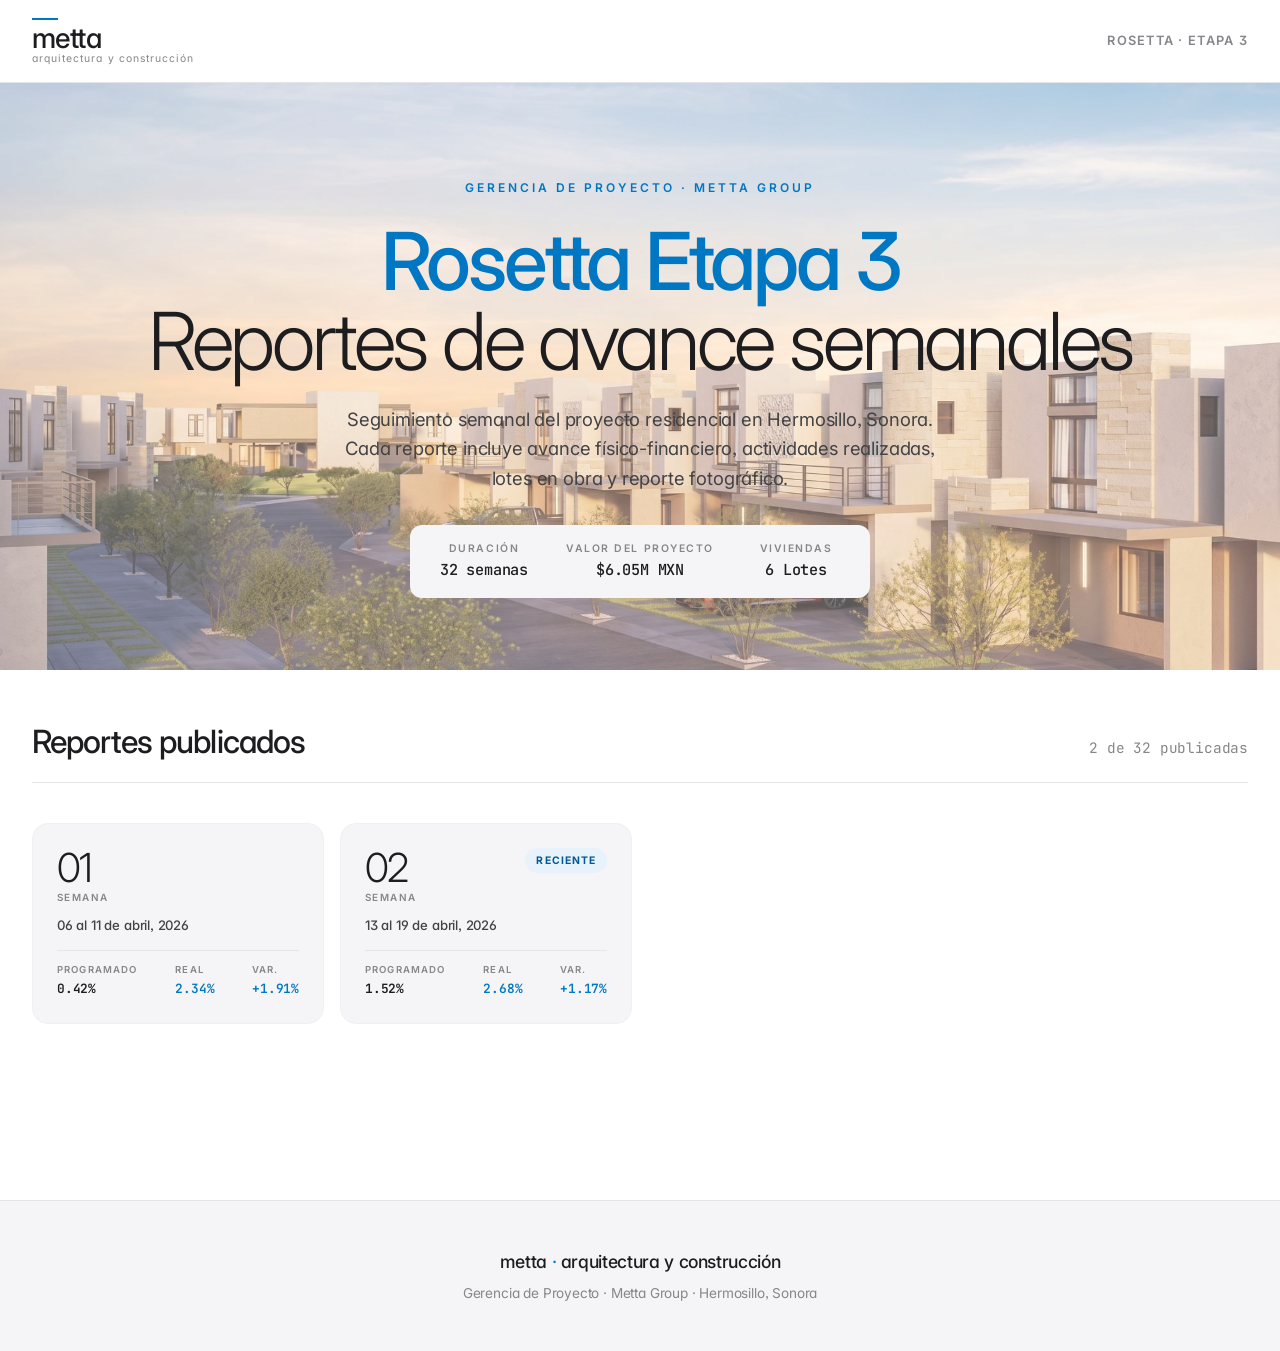
==== index.html @ c253b29b "Version completa: semanas 01 y 02, fotos, hero image, mejoras UI" ====
<!DOCTYPE html>
<html lang="es">
<head>
<meta charset="UTF-8">
<meta name="viewport" content="width=device-width, initial-scale=1.0">
<title>Rosetta · Etapa 3 · Reportes Semanales | Metta</title>
<meta name="description" content="Reportes semanales de avance del proyecto Rosetta Etapa 3 - 6 viviendas en Hermosillo, Sonora. Metta Arquitectura y Construcción.">
<link rel="preconnect" href="https://fonts.googleapis.com">
<link rel="preconnect" href="https://fonts.gstatic.com" crossorigin>
<link href="https://fonts.googleapis.com/css2?family=Inter:wght@200;300;400;500;600;700;800&family=JetBrains+Mono:wght@400;500&display=swap" rel="stylesheet">
<link rel="stylesheet" href="css/styles.css">
</head>
<body>

<nav class="topbar">
  <div class="topbar-inner">
    <div class="logo-wrap">
      <div class="logo">metta<small>arquitectura y construcción</small></div>
    </div>
    <div style="font-size:0.8rem;color:var(--ink-mute);letter-spacing:0.1em;text-transform:uppercase;font-weight:600">Rosetta · Etapa 3</div>
  </div>
</nav>

<section class="landing-hero">
  <div class="landing-hero-content">
    <div class="eyebrow fade-up">Gerencia de Proyecto · Metta Group</div>
    <h1 class="fade-up delay-1"><em id="proyecto-nombre">Rosetta Etapa 3</em><br>Reportes de avance semanales</h1>
    <p class="lead fade-up delay-2">Seguimiento semanal del proyecto residencial en <span id="proyecto-ubicacion">Hermosillo, Sonora</span>. Cada reporte incluye avance físico-financiero, actividades realizadas, lotes en obra y reporte fotográfico.</p>
    <div class="landing-meta fade-up delay-3">
      <div class="landing-meta-item">
        <span class="lbl">Duración</span>
        <span class="val" id="proyecto-duracion">32 semanas</span>
      </div>
      <div class="landing-meta-item">
        <span class="lbl">Valor del proyecto</span>
        <span class="val" id="proyecto-monto">$6.05M MXN</span>
      </div>
      <div class="landing-meta-item">
        <span class="lbl">Viviendas</span>
        <span class="val">6 Lotes</span>
      </div>
    </div>
  </div>
</section>

<section class="weeks-section">
  <div class="weeks-header">
    <h2>Reportes publicados</h2>
    <span class="count" id="weeks-count">Cargando...</span>
  </div>
  <div class="weeks-grid" id="weeks-grid">
    <div class="loading">Cargando reportes...</div>
  </div>
</section>

<footer>
  <div class="brand">metta <span>·</span> arquitectura y construcción</div>
  <div>Gerencia de Proyecto · Metta Group · Hermosillo, Sonora</div>
</footer>

<script src="js/landing.js"></script>
</body>
</html>
---- css/styles.css ----
/* ============================================================
   ROSETTA REPORTES · Estilos compartidos
   Sistema de diseño Metta · Apple-inspired
   ============================================================ */

:root {
  --bg: #ffffff;
  --bg-soft: #f5f5f7;
  --bg-elev: #ffffff;
  --ink: #1d1d1f;
  --ink-soft: #424245;
  --ink-mute: #86868b;
  --line: #e5e5e7;
  --line-soft: #f0f0f2;
  --accent: #0077c2;
  --accent-soft: #e8f2fb;
  --accent-dark: #005a94;
  --red: #d93a2b;
  --green: #1f8f3e;
  --yellow: #c49a2a;
}

* { box-sizing: border-box; margin: 0; padding: 0; -webkit-font-smoothing: antialiased; -moz-osx-font-smoothing: grayscale; }
html { scroll-behavior: smooth; }
body {
  font-family: 'Inter', -apple-system, BlinkMacSystemFont, 'SF Pro Display', sans-serif;
  background: var(--bg);
  color: var(--ink);
  line-height: 1.5;
  font-weight: 400;
  font-feature-settings: 'cv11', 'ss01', 'ss03';
  letter-spacing: -0.011em;
  overflow-x: hidden;
}
.mono { font-family: 'JetBrains Mono', monospace; }

/* ========== TOP BAR ========== */
.topbar {
  position: sticky; top: 0; z-index: 100;
  background: rgba(255,255,255,0.8);
  backdrop-filter: saturate(180%) blur(20px);
  -webkit-backdrop-filter: saturate(180%) blur(20px);
  border-bottom: 1px solid var(--line);
}
.topbar-inner {
  max-width: 1280px;
  margin: 0 auto;
  padding: 1.1rem 2rem;
  display: flex;
  justify-content: space-between;
  align-items: center;
}
.logo-wrap { position: relative; padding-top: 6px; }
.logo-wrap::before {
  content: '';
  position: absolute;
  top: 0; left: 0;
  width: 26px; height: 2.5px;
  background: var(--accent);
}
.logo {
  font-size: 1.75rem;
  font-weight: 500;
  letter-spacing: -0.03em;
  color: var(--ink);
  line-height: 1;
}
.logo small {
  display: block;
  font-size: 0.65rem;
  font-weight: 400;
  color: var(--ink-mute);
  letter-spacing: 0.1em;
  margin-top: 0.15rem;
  text-transform: lowercase;
}
.back-link {
  color: var(--ink-soft);
  text-decoration: none;
  font-size: 0.85rem;
  font-weight: 500;
  display: flex; align-items: center; gap: 0.4rem;
  transition: color 0.2s;
}
.back-link:hover { color: var(--accent); }

/* ========== HERO REPORTE SEMANAL ========== */
.hero {
  max-width: 1280px;
  margin: 0 auto;
  padding: 5rem 2rem 3rem;
}
.hero-banner {
  background: var(--ink);
  color: white;
  padding: 1.1rem 2rem;
  font-size: 0.9rem;
  font-weight: 500;
  letter-spacing: 0.15em;
  text-transform: uppercase;
  text-align: center;
  border-radius: 2px;
}
.hero-info {
  display: grid;
  grid-template-columns: 220px 1fr 180px;
  border: 1px solid var(--line);
  border-top: none;
  background: white;
}
.hero-logo-cell {
  border-right: 1px solid var(--line);
  padding: 2rem;
  display: flex;
  align-items: center;
  justify-content: center;
}
.hero-logo {
  font-size: 2rem;
  font-weight: 500;
  letter-spacing: -0.04em;
  color: var(--ink);
  position: relative;
}
.hero-logo::before {
  content: '';
  position: absolute;
  top: -8px; left: 0;
  width: 28px; height: 3px;
  background: var(--accent);
}
.hero-logo small {
  display: block;
  font-size: 0.7rem;
  font-weight: 400;
  color: var(--ink-mute);
  letter-spacing: 0.1em;
  margin-top: 0.3rem;
  text-transform: lowercase;
}
.hero-data {
  padding: 1.25rem 2rem;
  display: grid;
  grid-template-columns: 140px 1fr;
  gap: 0.5rem 1rem;
  align-content: center;
  font-size: 0.88rem;
}
.hero-data-key {
  font-size: 0.7rem;
  color: var(--ink-mute);
  text-transform: uppercase;
  letter-spacing: 0.1em;
  font-weight: 500;
  padding-top: 3px;
}
.hero-data-val {
  color: var(--ink);
  font-weight: 500;
}
.hero-week {
  border-left: 1px solid var(--line);
  display: flex;
  flex-direction: column;
  align-items: center;
  justify-content: center;
  padding: 1rem;
  background: var(--bg-soft);
}
.hero-week-label {
  font-size: 0.65rem;
  text-transform: uppercase;
  letter-spacing: 0.18em;
  color: var(--ink-mute);
  font-weight: 600;
  margin-bottom: 0.25rem;
}
.hero-week-num {
  font-size: 4rem;
  font-weight: 200;
  line-height: 1;
  letter-spacing: -0.04em;
  color: var(--ink);
}

/* ========== SECCIONES ========== */
.section { padding: 4rem 2rem; max-width: 1280px; margin: 0 auto; }
.section-header {
  display: flex;
  align-items: baseline;
  gap: 1.5rem;
  margin-bottom: 2.5rem;
  padding-bottom: 1.25rem;
  border-bottom: 1px solid var(--line);
}
.section-num {
  font-family: 'JetBrains Mono', monospace;
  font-size: 1.1rem;
  color: var(--accent);
  font-weight: 500;
}
.section-title {
  font-size: 2.6rem;
  font-weight: 500;
  letter-spacing: -0.03em;
  line-height: 1.1;
  color: var(--ink);
}

/* ========== KPI CARDS ========== */
.kpi-grid { display: grid; grid-template-columns: repeat(3, 1fr); gap: 1rem; }
.kpi {
  padding: 2rem;
  background: var(--bg-soft);
  border-radius: 18px;
  border: 1px solid var(--line-soft);
  transition: transform 0.3s ease, box-shadow 0.3s ease;
}
.kpi:hover { transform: translateY(-2px); box-shadow: 0 20px 40px -20px rgba(0,0,0,0.08); }
.kpi-label {
  font-size: 0.75rem;
  text-transform: uppercase;
  letter-spacing: 0.12em;
  color: var(--ink-mute);
  margin-bottom: 1.25rem;
  font-weight: 600;
}
.kpi-value {
  font-size: 3.5rem;
  font-weight: 300;
  line-height: 1;
  letter-spacing: -0.04em;
  color: var(--ink);
}
.kpi-value.positive { color: var(--green); }
.kpi-value.negative { color: var(--red); }
.kpi-sublabel { margin-top: 0.75rem; font-size: 0.85rem; color: var(--ink-soft); font-weight: 500; }

/* ========== ACTIVIDADES ========== */
.split-grid { display: grid; grid-template-columns: 1fr 1fr; gap: 1rem; }
.activity-card { background: var(--bg-soft); padding: 2rem; border-radius: 18px; }
.activity-card h3 { font-size: 1.35rem; font-weight: 600; margin-bottom: 0.25rem; letter-spacing: -0.02em; }
.activity-card .sub {
  font-size: 0.75rem;
  color: var(--ink-mute);
  letter-spacing: 0.1em;
  text-transform: uppercase;
  margin-bottom: 1.5rem;
  font-weight: 600;
}
.activity-list { list-style: none; }
.activity-list li {
  padding: 0.75rem 0 0.75rem 1.5rem;
  border-bottom: 1px solid var(--line);
  position: relative;
  font-size: 0.93rem;
  color: var(--ink-soft);
  line-height: 1.5;
}
.activity-list li:last-child { border-bottom: none; }
.activity-list li::before {
  content: ''; position: absolute; left: 0; top: 1.25rem;
  width: 8px; height: 2px; background: var(--accent); border-radius: 1px;
}

/* ========== TABLAS ========== */
.data-table {
  width: 100%;
  border-collapse: collapse;
  background: white;
  border: 1px solid var(--line);
  border-radius: 14px;
  overflow: hidden;
}
.data-table th {
  text-align: left;
  padding: 1rem 1.25rem;
  font-size: 0.72rem;
  text-transform: uppercase;
  letter-spacing: 0.1em;
  color: var(--ink-mute);
  font-weight: 600;
  border-bottom: 1px solid var(--line);
  background: var(--bg-soft);
}
.data-table td {
  padding: 1.1rem 1.25rem;
  font-size: 0.92rem;
  color: var(--ink-soft);
  border-bottom: 1px solid var(--line-soft);
  vertical-align: middle;
}
.data-table tr:last-child td { border-bottom: none; }
.status-badge {
  display: inline-block;
  padding: 0.3rem 0.7rem;
  font-size: 0.7rem;
  text-transform: uppercase;
  letter-spacing: 0.08em;
  font-weight: 600;
  border-radius: 20px;
}
.status-tramitado { background: #fef3e2; color: #a86a1a; }
.status-observado { background: #fde8e4; color: var(--red); }
.status-sum { background: #e3f4e8; color: var(--green); font-weight: 600; font-size: 0.82rem; padding: 0.3rem 0.7rem; border-radius: 20px; }
.status-proc { background: #fff4d6; color: #8a6a00; font-weight: 600; font-size: 0.82rem; padding: 0.3rem 0.7rem; border-radius: 20px; }
.status-sol { background: var(--accent-soft); color: var(--accent-dark); font-weight: 600; font-size: 0.82rem; padding: 0.3rem 0.7rem; border-radius: 20px; }
.importance-alta { color: var(--red); font-weight: 600; }
.importance-media { color: var(--ink); font-weight: 500; }
.importance-baja { color: var(--ink-mute); font-weight: 400; }
.abast-subheader {
  background: var(--ink) !important;
  color: white !important;
  font-size: 0.78rem !important;
  letter-spacing: 0.12em !important;
  text-transform: uppercase !important;
  padding: 0.85rem 1.25rem !important;
  font-weight: 600 !important;
}

/* ========== AVANCE POR LOTE (BARRAS SOBRE 100%) ========== */
.lote-card {
  background: var(--bg-soft);
  padding: 1.5rem;
  border-radius: 16px;
  margin-bottom: 1rem;
  display: grid;
  grid-template-columns: 1.5fr 3fr 1fr;
  gap: 2rem;
  align-items: center;
  transition: background 0.2s;
}
.lote-card:hover { background: #eef0f2; }
.lote-identity { display: flex; flex-direction: column; gap: 0.25rem; }
.lote-identity .name { font-size: 1.1rem; font-weight: 600; letter-spacing: -0.02em; color: var(--ink); }
.lote-identity .modelo { font-size: 0.75rem; color: var(--accent); font-weight: 600; letter-spacing: 0.08em; text-transform: uppercase; }
.lote-identity .mza { font-size: 0.78rem; color: var(--ink-mute); font-weight: 500; }
.bars-stack { display: flex; flex-direction: column; gap: 0.65rem; }
.bar-row { display: flex; align-items: center; gap: 0.85rem; }
.bar-tag {
  font-size: 0.68rem;
  text-transform: uppercase;
  letter-spacing: 0.1em;
  color: var(--ink-mute);
  font-weight: 600;
  width: 72px;
  flex-shrink: 0;
}
.bar-container {
  flex: 1; height: 18px;
  background: #e5e5e7;
  border-radius: 9px;
  overflow: hidden;
  position: relative;
}
.bar-fill {
  height: 100%;
  border-radius: 9px;
  width: 0;
  transition: width 1.3s cubic-bezier(0.22, 0.61, 0.36, 1);
}
.bar-fill.prog { background: var(--ink); }
.bar-fill.real { background: var(--accent); }
.bar-value {
  font-family: 'JetBrains Mono', monospace;
  font-size: 0.82rem;
  font-weight: 500;
  color: var(--ink);
  min-width: 52px;
  text-align: right;
}
.variation-pill { text-align: center; }
.variation-pill .lbl {
  font-size: 0.7rem;
  color: var(--ink-mute);
  text-transform: uppercase;
  letter-spacing: 0.1em;
  font-weight: 600;
  margin-bottom: 0.25rem;
}
.variation-pill .val {
  font-size: 1.6rem;
  font-weight: 500;
  letter-spacing: -0.02em;
  font-family: 'JetBrains Mono', monospace;
}
.variation-pill .val.pos { color: var(--green); }
.variation-pill .val.neg { color: var(--red); }

/* ========== CURVA S + DONA ========== */
.financial-grid {
  display: grid;
  grid-template-columns: minmax(0, 2fr) minmax(320px, 1fr);
  gap: 1rem;
}
@media (max-width: 1024px) { .financial-grid { grid-template-columns: 1fr; } }
.chart-card { background: var(--bg-soft); padding: 2rem; border-radius: 18px; min-width: 0; }
.chart-card h3 { font-size: 1.25rem; font-weight: 600; margin-bottom: 0.25rem; letter-spacing: -0.02em; }
.chart-card .sub {
  font-size: 0.72rem;
  color: var(--ink-mute);
  letter-spacing: 0.1em;
  text-transform: uppercase;
  margin-bottom: 1.5rem;
  font-weight: 600;
}
.chart-container-s { position: relative; height: 420px; }
.chart-container-dona { position: relative; height: 220px; }
@media (max-width: 1024px) { .chart-container-s { height: 380px; } }
@media (max-width: 600px) { .chart-container-s { height: 300px; } }
.dona-stats { display: flex; flex-direction: column; gap: 0.25rem; margin-top: 1.5rem; }
.stat-block {
  display: flex;
  justify-content: space-between;
  align-items: baseline;
  padding: 0.85rem 0;
  border-bottom: 1px solid var(--line);
}
.stat-block:last-child { border-bottom: none; }
.stat-block .label {
  font-size: 0.78rem;
  text-transform: uppercase;
  letter-spacing: 0.1em;
  color: var(--ink-mute);
  font-weight: 600;
}
.stat-block .value {
  font-size: 1.5rem;
  font-weight: 500;
  letter-spacing: -0.02em;
  font-family: 'JetBrains Mono', monospace;
}
.stat-block .value.accent { color: var(--accent); }
.stat-block .value.green { color: var(--green); }

/* ========== GRID DE LOTES (SECCIÓN 07) ========== */
.lotes-grid-btns { display: grid; grid-template-columns: repeat(3, 1fr); gap: 1rem; }
.lote-btn {
  background: var(--bg-soft);
  border: 1px solid var(--line-soft);
  border-radius: 18px;
  padding: 1.75rem 1.5rem;
  cursor: pointer;
  text-align: left;
  font-family: inherit;
  transition: all 0.3s cubic-bezier(0.22, 0.61, 0.36, 1);
  display: flex;
  flex-direction: column;
  gap: 0.85rem;
  position: relative;
  overflow: hidden;
}
.lote-btn::before {
  content: '';
  position: absolute;
  inset: 0;
  background: linear-gradient(135deg, transparent 0%, rgba(0,119,194,0.06) 100%);
  opacity: 0;
  transition: opacity 0.3s;
  pointer-events: none;
}
.lote-btn:hover {
  border-color: var(--accent);
  transform: translateY(-3px);
  box-shadow: 0 16px 40px -16px rgba(0,119,194,0.25);
}
.lote-btn:hover::before { opacity: 1; }
.lote-btn-header { display: flex; justify-content: space-between; align-items: flex-start; }
.lote-btn-num {
  font-size: 2.75rem;
  font-weight: 300;
  line-height: 1;
  letter-spacing: -0.04em;
  color: var(--ink);
}
.lote-btn-num small {
  font-size: 0.7rem;
  font-weight: 600;
  color: var(--ink-mute);
  letter-spacing: 0.1em;
  text-transform: uppercase;
  display: block;
  margin-top: 0.35rem;
}
.lote-btn-modelo {
  font-size: 0.7rem;
  font-weight: 700;
  color: var(--accent);
  letter-spacing: 0.1em;
  text-transform: uppercase;
  padding: 0.35rem 0.7rem;
  background: var(--accent-soft);
  border-radius: 6px;
}
.lote-btn-stats {
  display: grid;
  grid-template-columns: 1fr 1fr;
  gap: 0.65rem;
  padding-top: 0.85rem;
  border-top: 1px solid var(--line);
}
.lote-btn-stat { display: flex; flex-direction: column; gap: 0.15rem; }
.lote-btn-stat-lbl {
  font-size: 0.62rem;
  text-transform: uppercase;
  letter-spacing: 0.12em;
  color: var(--ink-mute);
  font-weight: 600;
}
.lote-btn-stat-val {
  font-family: 'JetBrains Mono', monospace;
  font-size: 0.95rem;
  font-weight: 600;
  color: var(--ink);
}
.lote-btn-stat-val.accent { color: var(--accent); }
.lote-btn-arrow {
  position: absolute;
  bottom: 1.25rem;
  right: 1.5rem;
  width: 32px; height: 32px;
  background: var(--ink);
  color: white;
  border-radius: 50%;
  display: flex;
  align-items: center;
  justify-content: center;
  font-size: 1rem;
  opacity: 0;
  transform: translateX(-8px);
  transition: all 0.3s;
}
.lote-btn:hover .lote-btn-arrow { opacity: 1; transform: translateX(0); background: var(--accent); }

/* ========== PANEL LATERAL ========== */
.panel {
  position: fixed;
  top: 0; right: 0;
  width: min(48vw, 900px);
  height: 100vh;
  background: white;
  box-shadow: -24px 0 60px rgba(0,0,0,0.12);
  transform: translateX(100%);
  transition: transform 0.45s cubic-bezier(0.4, 0, 0.2, 1);
  z-index: 1000;
  overflow-y: auto;
}
.panel.open { transform: translateX(0); }
.panel-header {
  padding: 2rem 2rem 1.5rem;
  border-bottom: 1px solid var(--line);
  display: flex;
  justify-content: space-between;
  align-items: flex-start;
  position: sticky;
  top: 0;
  background: rgba(255,255,255,0.92);
  backdrop-filter: saturate(180%) blur(20px);
  -webkit-backdrop-filter: saturate(180%) blur(20px);
  z-index: 2;
}
.panel-title-wrap .eyebrow {
  font-size: 0.72rem;
  letter-spacing: 0.15em;
  text-transform: uppercase;
  color: var(--accent);
  font-weight: 700;
  margin-bottom: 0.4rem;
}
.panel-title-wrap h2 { font-size: 2.2rem; font-weight: 600; letter-spacing: -0.03em; line-height: 1; }
.panel-close {
  background: var(--bg-soft);
  border: none;
  width: 40px; height: 40px;
  border-radius: 50%;
  cursor: pointer;
  font-size: 1rem;
  color: var(--ink-soft);
  transition: all 0.2s;
  display: flex; align-items: center; justify-content: center;
}
.panel-close:hover { background: var(--ink); color: white; }
.panel-body { padding: 1.5rem 2rem 3rem; }
.panel-stats { display: grid; grid-template-columns: 1fr 1fr 1fr; gap: 0.5rem; margin-bottom: 2rem; }
.panel-stat { padding: 1rem; background: var(--bg-soft); border-radius: 12px; }
.panel-stat .lbl {
  font-size: 0.68rem;
  letter-spacing: 0.12em;
  text-transform: uppercase;
  color: var(--ink-mute);
  font-weight: 600;
  margin-bottom: 0.35rem;
}
.panel-stat .val {
  font-size: 1.5rem;
  font-weight: 500;
  letter-spacing: -0.02em;
  font-family: 'JetBrains Mono', monospace;
}
.panel-stat .val.accent { color: var(--accent); }
.panel-stat .val.pos { color: var(--green); }
.panel-stat .val.neg { color: var(--red); }
.panel-section-title {
  font-size: 0.75rem;
  letter-spacing: 0.15em;
  text-transform: uppercase;
  color: var(--ink-mute);
  font-weight: 700;
  margin: 2rem 0 1rem;
}
.panel-activities { list-style: none; margin-bottom: 1rem; }
.panel-activities li {
  font-size: 0.92rem;
  color: var(--ink-soft);
  padding: 0.6rem 0 0.6rem 1.25rem;
  position: relative;
  line-height: 1.5;
  border-bottom: 1px solid var(--line-soft);
}
.panel-activities li:last-child { border-bottom: none; }
.panel-activities li::before {
  content: ''; position: absolute; left: 0; top: 1.05rem;
  width: 8px; height: 2px; background: var(--accent); border-radius: 1px;
}
.panel-activities.empty { color: var(--ink-mute); font-style: italic; font-size: 0.9rem; padding: 1rem 0; }

.photos-col { display: flex; flex-direction: column; gap: 0.75rem; }
.photo-slot {
  aspect-ratio: 3/2;
  background: var(--bg-soft);
  border-radius: 12px;
  display: flex;
  align-items: center;
  justify-content: center;
  overflow: hidden;
  position: relative;
  cursor: pointer;
  border: 1px dashed var(--line);
  transition: transform 0.2s;
}
.photo-slot:hover { transform: scale(1.01); }
.photo-slot img { width: 100%; height: 100%; object-fit: cover; display: block; }
.photo-placeholder {
  display: flex;
  flex-direction: column;
  align-items: center;
  gap: 0.75rem;
  color: var(--ink-mute);
  text-align: center;
  padding: 1rem;
}
.photo-placeholder .icon {
  width: 48px; height: 48px;
  border-radius: 50%;
  background: white;
  display: flex; align-items: center; justify-content: center;
  font-size: 1.5rem;
  border: 1px solid var(--line);
}
.photo-placeholder .filename { font-family: 'JetBrains Mono', monospace; font-size: 0.75rem; color: var(--ink-soft); }
.photo-placeholder .note { font-size: 0.7rem; font-weight: 500; letter-spacing: 0.05em; text-transform: uppercase; }

.overlay {
  position: fixed;
  inset: 0;
  background: rgba(0,0,0,0.35);
  opacity: 0;
  pointer-events: none;
  transition: opacity 0.3s;
  z-index: 999;
  backdrop-filter: blur(4px);
  -webkit-backdrop-filter: blur(4px);
}
.overlay.open { opacity: 1; pointer-events: auto; }

/* ========== LIGHTBOX ========== */
.lightbox {
  position: fixed;
  inset: 0;
  background: rgba(0,0,0,0.96);
  display: none;
  align-items: center;
  justify-content: center;
  z-index: 2000;
  padding: 2rem;
}
.lightbox.open { display: flex; }
.lightbox-img-wrap { position: relative; max-width: 90vw; max-height: 88vh; }
.lightbox img { max-width: 100%; max-height: 88vh; display: block; border-radius: 6px; }
.lightbox-close {
  position: absolute;
  top: 1.5rem;
  right: 1.5rem;
  background: rgba(255,255,255,0.12);
  backdrop-filter: blur(10px);
  border: none;
  color: white;
  width: 46px; height: 46px;
  border-radius: 50%;
  font-size: 1.1rem;
  cursor: pointer;
  transition: background 0.2s;
  display: flex; align-items: center; justify-content: center;
}
.lightbox-close:hover { background: rgba(255,255,255,0.25); }
.lightbox-nav {
  position: absolute;
  top: 50%;
  transform: translateY(-50%);
  background: rgba(255,255,255,0.12);
  backdrop-filter: blur(10px);
  border: none;
  color: white;
  width: 52px; height: 52px;
  border-radius: 50%;
  font-size: 1.3rem;
  cursor: pointer;
  transition: background 0.2s;
  display: flex; align-items: center; justify-content: center;
}
.lightbox-nav:hover { background: rgba(255,255,255,0.28); }
.lightbox-prev { left: 2rem; }
.lightbox-next { right: 2rem; }
.lightbox-counter {
  position: absolute;
  bottom: 1.5rem;
  left: 50%;
  transform: translateX(-50%);
  color: rgba(255,255,255,0.75);
  font-family: 'JetBrains Mono', monospace;
  font-size: 0.85rem;
  letter-spacing: 0.1em;
}

/* ========== FOOTER ========== */
footer {
  margin-top: 5rem;
  padding: 3rem 2rem;
  border-top: 1px solid var(--line);
  text-align: center;
  color: var(--ink-mute);
  font-size: 0.85rem;
  background: var(--bg-soft);
}
footer .brand {
  font-size: 1.1rem;
  color: var(--ink);
  margin-bottom: 0.5rem;
  font-weight: 500;
  letter-spacing: -0.02em;
}
footer .brand span { color: var(--accent); }

/* ========== ANIMACIONES ON SCROLL ========== */
.fade-up {
  opacity: 0;
  transform: translateY(24px);
  transition: opacity 0.8s ease, transform 0.8s cubic-bezier(0.22, 0.61, 0.36, 1);
}
.fade-up.visible { opacity: 1; transform: translateY(0); }
.fade-up.delay-1 { transition-delay: 0.08s; }
.fade-up.delay-2 { transition-delay: 0.16s; }
.fade-up.delay-3 { transition-delay: 0.24s; }

/* ========== LANDING (ÍNDICE DE SEMANAS) ========== */
.landing-hero {
  position: relative;
  width: 100%;
  background-image: url('../assets/hero-landing.jpg');
  background-size: cover;
  background-position: center;
  text-align: center;
  overflow: hidden;
}
.landing-hero::before {
  content: '';
  position: absolute;
  inset: 0;
  background: rgba(255,255,255,0.35);
  z-index: 0;
}
.landing-hero-content {
  position: relative;
  z-index: 1;
  max-width: 1280px;
  margin: 0 auto;
  padding: 6rem 2rem 4.5rem;
}
.landing-hero .eyebrow {
  font-size: 0.75rem;
  letter-spacing: 0.25em;
  text-transform: uppercase;
  color: var(--accent);
  font-weight: 600;
  margin-bottom: 1.5rem;
}
.landing-hero h1 {
  font-size: clamp(2.5rem, 7vw, 5rem);
  font-weight: 300;
  letter-spacing: -0.04em;
  line-height: 1;
  margin-bottom: 1.5rem;
  color: var(--ink);
}
.landing-hero h1 em { font-style: normal; color: var(--accent); font-weight: 500; }
.landing-hero .lead {
  font-size: 1.15rem;
  color: var(--ink-soft);
  max-width: 620px;
  margin: 0 auto 2rem;
  line-height: 1.6;
}
.landing-meta {
  display: inline-flex;
  gap: 2rem;
  padding: 1rem 1.5rem;
  background: var(--bg-soft);
  border-radius: 12px;
  font-size: 0.85rem;
  flex-wrap: wrap;
  justify-content: center;
}
.landing-meta-item { display: flex; flex-direction: column; gap: 0.15rem; min-width: 100px; }
.landing-meta-item .lbl {
  font-size: 0.65rem;
  color: var(--ink-mute);
  letter-spacing: 0.15em;
  text-transform: uppercase;
  font-weight: 600;
}
.landing-meta-item .val {
  font-family: 'JetBrains Mono', monospace;
  font-size: 0.95rem;
  color: var(--ink);
  font-weight: 500;
}

.weeks-section {
  max-width: 1280px;
  margin: 0 auto;
  padding: 3rem 2rem 6rem;
}
.weeks-header {
  display: flex;
  justify-content: space-between;
  align-items: baseline;
  margin-bottom: 2.5rem;
  padding-bottom: 1rem;
  border-bottom: 1px solid var(--line);
}
.weeks-header h2 {
  font-size: 2rem;
  font-weight: 500;
  letter-spacing: -0.03em;
}
.weeks-header .count {
  font-family: 'JetBrains Mono', monospace;
  font-size: 0.9rem;
  color: var(--ink-mute);
}
.weeks-grid {
  display: grid;
  grid-template-columns: repeat(4, 1fr);
  gap: 1rem;
}
.week-card {
  background: var(--bg-soft);
  border: 1px solid var(--line-soft);
  border-radius: 16px;
  padding: 1.5rem;
  text-decoration: none;
  color: inherit;
  display: flex;
  flex-direction: column;
  gap: 0.85rem;
  transition: all 0.3s cubic-bezier(0.22, 0.61, 0.36, 1);
  position: relative;
  cursor: pointer;
}
.week-card:hover {
  border-color: var(--accent);
  transform: translateY(-3px);
  box-shadow: 0 16px 40px -16px rgba(0,119,194,0.25);
}
.week-card-top { display: flex; justify-content: space-between; align-items: flex-start; }
.week-card-num {
  font-size: 2.5rem;
  font-weight: 300;
  line-height: 1;
  letter-spacing: -0.04em;
  color: var(--ink);
}
.week-card-num small {
  font-size: 0.62rem;
  font-weight: 600;
  color: var(--ink-mute);
  letter-spacing: 0.15em;
  text-transform: uppercase;
  display: block;
  margin-top: 0.3rem;
}
.week-card-badge {
  padding: 0.3rem 0.7rem;
  background: var(--accent-soft);
  color: var(--accent-dark);
  font-size: 0.65rem;
  font-weight: 700;
  letter-spacing: 0.1em;
  text-transform: uppercase;
  border-radius: 20px;
}
.week-card-date {
  font-size: 0.82rem;
  color: var(--ink-soft);
  font-weight: 500;
}
.week-card-stats {
  display: flex;
  justify-content: space-between;
  padding-top: 0.75rem;
  border-top: 1px solid var(--line);
  font-size: 0.72rem;
}
.week-card-stat { display: flex; flex-direction: column; gap: 0.15rem; }
.week-card-stat .lbl {
  font-size: 0.6rem;
  color: var(--ink-mute);
  letter-spacing: 0.12em;
  text-transform: uppercase;
  font-weight: 600;
}
.week-card-stat .val { font-family: 'JetBrains Mono', monospace; font-size: 0.8rem; font-weight: 600; color: var(--ink); }
.week-card-stat .val.accent { color: var(--accent); }
.week-card-arrow {
  position: absolute;
  bottom: 1rem;
  right: 1.25rem;
  width: 28px; height: 28px;
  background: var(--ink);
  color: white;
  border-radius: 50%;
  display: flex; align-items: center; justify-content: center;
  font-size: 0.9rem;
  opacity: 0;
  transform: translateX(-8px);
  transition: all 0.3s;
}
.week-card:hover .week-card-arrow { opacity: 1; transform: translateX(0); background: var(--accent); }

.empty-state {
  text-align: center;
  padding: 4rem 2rem;
  background: var(--bg-soft);
  border-radius: 18px;
  color: var(--ink-mute);
}
.empty-state .icon { font-size: 2.5rem; margin-bottom: 1rem; }
.empty-state h3 { font-size: 1.25rem; color: var(--ink); margin-bottom: 0.5rem; }
.empty-state p { font-size: 0.95rem; }

/* ========== LOADING STATE ========== */
.loading {
  display: flex;
  align-items: center;
  justify-content: center;
  padding: 4rem 2rem;
  color: var(--ink-mute);
  font-size: 0.9rem;
}

/* ========== RESPONSIVE ========== */
@media (max-width: 900px) {
  .hero { padding: 2.5rem 1.25rem 2rem; }
  .hero-banner { font-size: 0.75rem; padding: 0.9rem 1rem; }
  .hero-info { grid-template-columns: 1fr; }
  .hero-logo-cell { border-right: none; border-bottom: 1px solid var(--line); padding: 1.25rem; }
  .hero-week { border-left: none; border-top: 1px solid var(--line); padding: 1.25rem; }
  .hero-week-num { font-size: 3rem; }
  .hero-data { padding: 1.25rem; font-size: 0.82rem; }
  .hero-data-key { font-size: 0.65rem; }
  .section { padding: 2.5rem 1.25rem; }
  .section-title { font-size: 1.8rem; }
  .section-num { font-size: 0.95rem; }
  .kpi-grid { grid-template-columns: 1fr; }
  .kpi-value { font-size: 2.75rem; }
  .split-grid { grid-template-columns: 1fr; }
  .lote-card { grid-template-columns: 1fr; gap: 1rem; }
  .variation-pill { text-align: left; display: flex; justify-content: space-between; align-items: center; padding-top: 0.5rem; border-top: 1px solid var(--line); }
  .bar-tag { width: 60px; font-size: 0.62rem; }
  .bar-value { min-width: 48px; font-size: 0.75rem; }
  .data-table { font-size: 0.82rem; border: none; border-radius: 0; }
  .data-table th, .data-table td { padding: 0.75rem 0.85rem; }
  .abast-subheader { padding: 0.75rem 0.85rem !important; font-size: 0.7rem !important; }
  .panel { width: 100%; }
  .panel-stats { grid-template-columns: 1fr; }
  .lightbox-nav { width: 42px; height: 42px; }
  .lightbox-prev { left: 0.5rem; }
  .lightbox-next { right: 0.5rem; }
  .topbar-inner { padding: 0.85rem 1.25rem; }
  .logo { font-size: 1.45rem; }
  .lotes-grid-btns { grid-template-columns: 1fr 1fr; }
  .lote-btn-num { font-size: 2.25rem; }
  .weeks-grid { grid-template-columns: 1fr 1fr; }
  .landing-hero-content { padding: 3rem 1.25rem 3rem; }
  .weeks-section { padding: 2rem 1.25rem 4rem; }
}
@media (max-width: 480px) {
  .lotes-grid-btns { grid-template-columns: 1fr; }
  .weeks-grid { grid-template-columns: 1fr; }
}
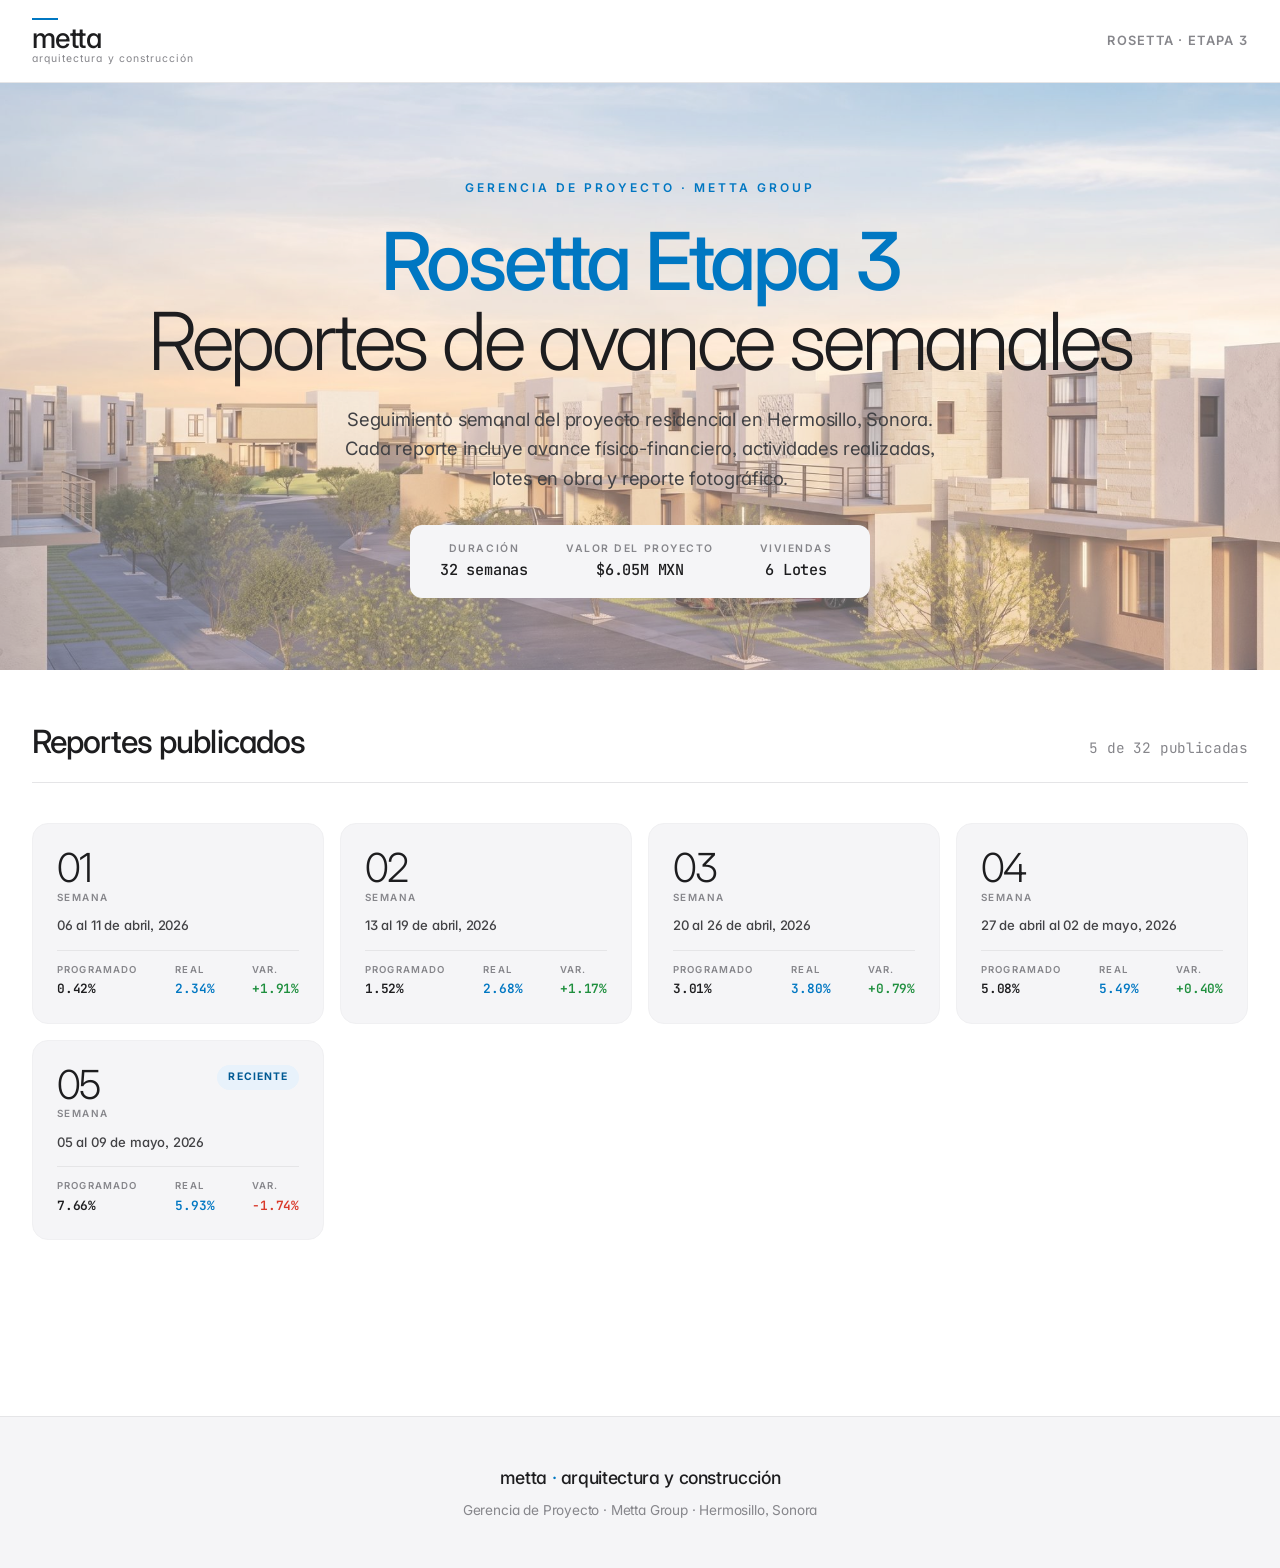
==== commit a47c2035: "Cache-busting: versionado en CSS/JS y no-cache en fetch de JSON" ====
--- a/index.html
+++ b/index.html
@@ -8,7 +8,8 @@
 <link rel="preconnect" href="https://fonts.googleapis.com">
 <link rel="preconnect" href="https://fonts.gstatic.com" crossorigin>
 <link href="https://fonts.googleapis.com/css2?family=Inter:wght@200;300;400;500;600;700;800&family=JetBrains+Mono:wght@400;500&display=swap" rel="stylesheet">
-<link rel="stylesheet" href="css/styles.css">
+<!-- CACHE-BUSTING: actualiza ?v=YYYYMMDD solo cuando cambies styles.css o landing.js -->
+<link rel="stylesheet" href="css/styles.css?v=20260510">
 </head>
 <body>
 
@@ -58,6 +59,6 @@
   <div>Gerencia de Proyecto · Metta Group · Hermosillo, Sonora</div>
 </footer>
 
-<script src="js/landing.js"></script>
+<script src="js/landing.js?v=20260510"></script>
 </body>
 </html>
--- a/css/styles.css
+++ b/css/styles.css
@@ -931,6 +931,8 @@
 }
 .week-card-stat .val { font-family: 'JetBrains Mono', monospace; font-size: 0.8rem; font-weight: 600; color: var(--ink); }
 .week-card-stat .val.accent { color: var(--accent); }
+.week-card-stat .val.positive { color: var(--green); }
+.week-card-stat .val.negative { color: var(--red); }
 .week-card-arrow {
   position: absolute;
   bottom: 1rem;
